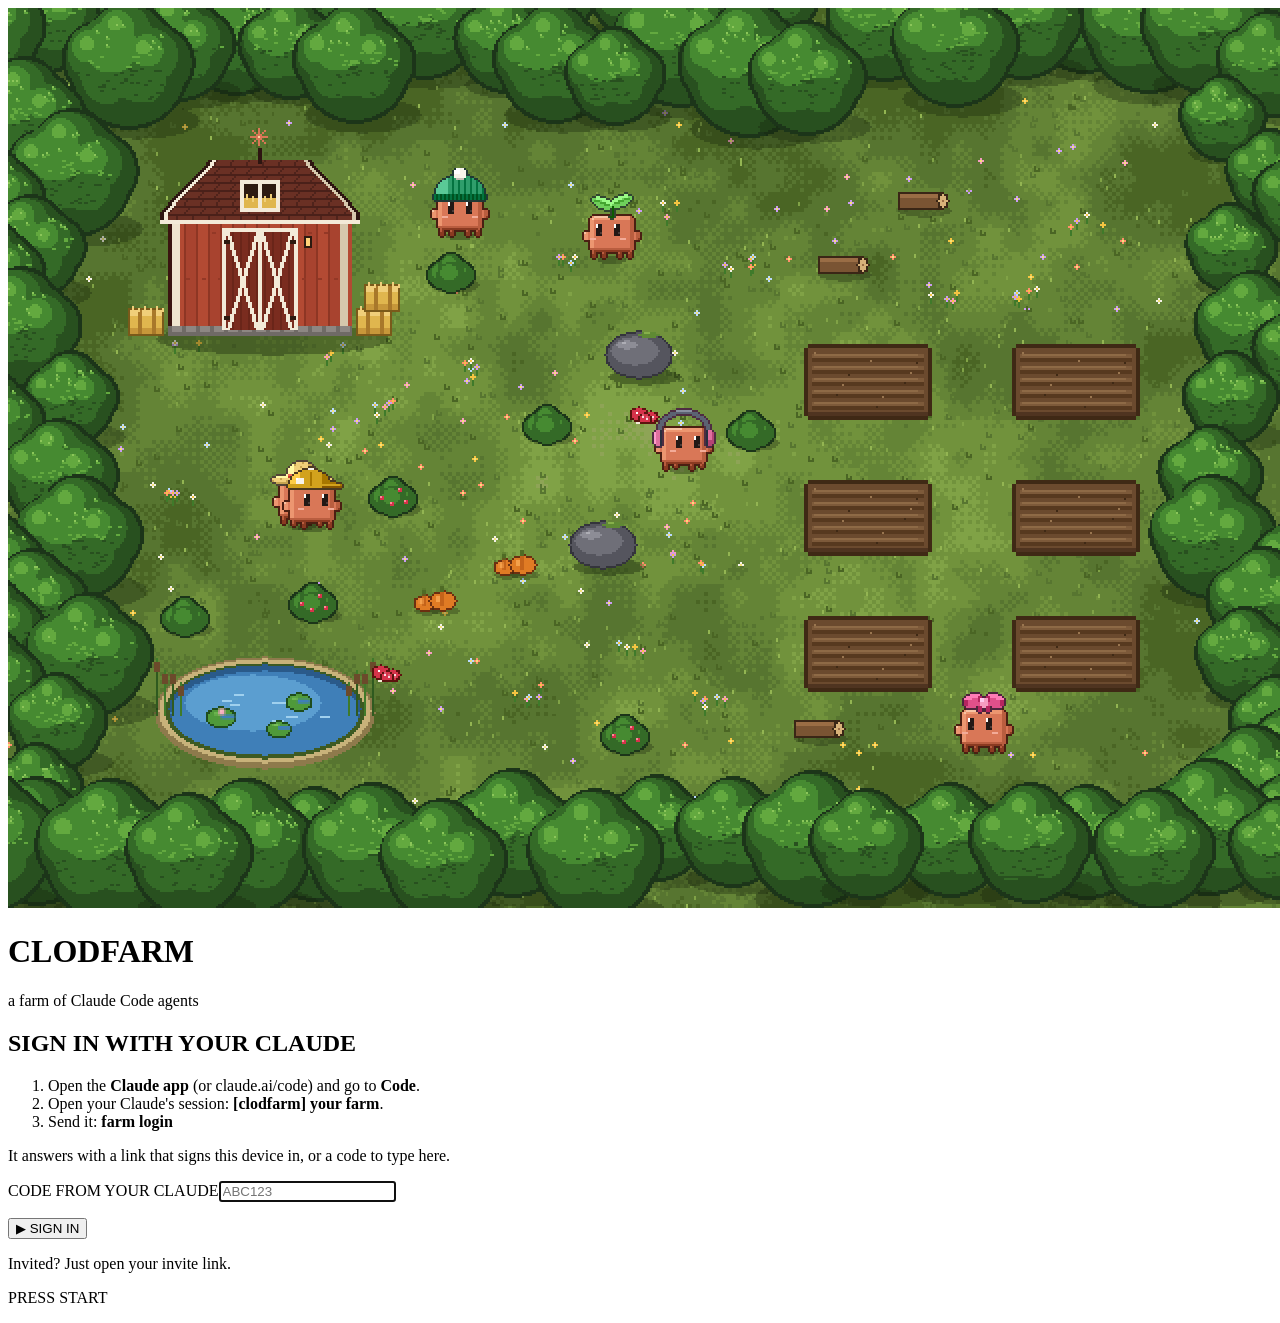
==== clodfarm/ui/index.html @ e7c08aae "Release 1.8.0: whiteboards, and a REFRESH button on every dashboard Whiteboards: every Claude has on" ====
<!doctype html>
<html lang="en">
<head>
<meta charset="utf-8">
<meta name="viewport" content="width=device-width, initial-scale=1, viewport-fit=cover">
<meta name="color-scheme" content="light">
<meta name="theme-color" content="#4f6b25">
<meta name="robots" content="noindex, nofollow">
<title>clodfarm</title>
<link rel="icon" href="favicon.svg" type="image/svg+xml">
<link rel="preload" href="fonts/PressStart2P.ttf" as="font" type="font/ttf" crossorigin>
<link rel="stylesheet" href="style.css">
<script src="app.js" defer></script>
</head>
<body>
<canvas id="world" aria-hidden="true"></canvas>
<div id="labels" aria-hidden="true"></div>

<!-- ============================== title screen ============================== -->
<main id="title" class="screen" hidden>
  <div class="title-card">
    <h1 class="logo"><span>CLOD</span><span>FARM</span></h1>
    <p class="tagline">a farm of Claude Code agents</p>
    <div class="panel login" id="title-forms"></div>
    <p class="hint blink">PRESS START</p>
  </div>
</main>

<!-- ================================ the farm ================================ -->
<div id="hud" hidden>
  <div class="hud-top" id="hud-top">
    <button type="button" class="tokens" id="tokens" aria-describedby="tokens-sign">
      <span class="tok-big"><span class="fire" aria-hidden="true">🔥</span> <b id="tok-total">0</b> TOKENS</span>
      <span class="tok-today" id="tok-today">today: 0</span>
      <span class="sign tok-sign" id="tokens-sign" role="tooltip"></span>
    </button>
    <button type="button" class="mine-block" id="mine-block" hidden></button>
    <button type="button" class="chip approve-chip" id="approve-chip" data-act="approvals" hidden></button>
    <div class="chips" id="chips" aria-live="polite"></div>
  </div>

  <div class="cam-tools" role="toolbar" aria-label="Account and camera">
    <button type="button" class="tool cam" data-act="menu" id="menu-tool" data-tip="Sign in and menu" data-key="M" aria-label="Sign in and menu (M)"><img alt="" data-icon="key"></button>
    <button type="button" class="tool cam" data-act="zoomin" data-tip="Zoom in" data-key="+" aria-label="Zoom in (+)"><img alt="" data-icon="plus"></button>
    <button type="button" class="tool cam" data-act="zoomout" data-tip="Zoom out" data-key="-" aria-label="Zoom out (-)"><img alt="" data-icon="minus"></button>
    <button type="button" class="tool cam" data-act="fit" id="fit-tool" data-tip="See the whole farm" data-key="0" aria-label="See the whole farm (0)"><img alt="" data-icon="fit"></button>
  </div>

  <!-- the dock: what you can do, labelled and grouped (your Claude / the farm / running it), then + NEW CLAUDE -->
  <nav class="dock" id="dock" aria-label="Farm actions">
    <button type="button" class="tool help-tool" data-act="help" id="help-tool" data-tip="What's what" data-desc="Every button and everything on the farm, explained" data-key="?" aria-label="Help: what's what on the farm (?)"><span class="q" aria-hidden="true">?</span><span class="lbl">HELP</span></button>
    <div class="dock-group" id="grp-mine" data-cap="YOUR CLAUDE">
      <button type="button" class="tool" data-act="talk" id="talk-tool" data-tip="Talk to your Claude" data-desc="Open it in the Claude app and give it work" data-key="T" aria-label="Talk to your Claude (T)" hidden><img alt="" data-icon="chat"><span class="lbl">TALK</span></button>
      <a class="tool" href="browser" id="browser-tool" data-tip="Your Claude's browser" data-desc="Watch and steer the web browser it uses" data-key="B" aria-label="Your Claude's browser (B)" hidden><img alt="" data-icon="globe"><span class="lbl" data-short="WEB">BROWSER</span></a>
    </div>
    <div class="dock-group" id="grp-farm" data-cap="THE FARM">
      <button type="button" class="tool" data-act="roster" id="roster-tool" data-tip="Every Claude" data-desc="Find any Claude: who's busy, resting, and their usage" data-key="R" aria-label="Every Claude (R)"><img alt="" data-icon="roster"><span class="lbl" data-short="ALL">EVERYONE</span></button>
      <a class="tool" href="tasks" id="tasks-tool" data-tip="Tasks and schedules" data-desc="Every sub-agent job, running or done, and what's scheduled" data-key="J" aria-label="Tasks and schedules (J)"><img alt="" data-icon="tasks"><span class="lbl">TASKS</span></a>
      <a class="tool" href="whiteboard" id="board-tool" data-tip="Whiteboards" data-desc="Draw and write with your Claude; everyone sees every board" data-key="W" aria-label="Whiteboards (W)"><img alt="" data-icon="board"><span class="lbl" data-short="DRAW">BOARD</span></a>
      <a class="tool" href="dashboards" id="dash-tool" data-tip="Dashboards and stats" data-desc="Charts your Claudes keep, and the farm's numbers" data-key="D" aria-label="Dashboards and stats (D)" hidden><img alt="" data-icon="chart"><span class="lbl">STATS</span></a>
    </div>
    <div class="dock-group" id="grp-run" data-cap="MANAGE">
      <button type="button" class="tool conn-tool" data-act="connectors" id="conn-tool" data-tip="Connectors" data-desc="Plug the farm into Slack, Stripe, Blender and Google Ads" data-key="S" aria-label="Connectors: Slack, Stripe, Blender and Google Ads (S)" aria-haspopup="menu" aria-expanded="false" aria-controls="dlg-conn-menu" hidden><img alt="" data-icon="plug"><span class="lbl" data-short="APPS">CONNECTORS</span><span class="conn-badge" id="conn-badge" aria-hidden="true" hidden></span></button>
      <button type="button" class="tool" data-act="manager" id="manager-tool" data-tip="Run the farm" data-desc="Planner, privacy, hatching, people, release" data-key="G" aria-label="Run the farm (G)" hidden><img alt="" data-icon="gear"><span class="lbl" data-short="ADMIN">MANAGE</span></button>
    </div>
    <button type="button" class="tool hatch-tool" data-act="hatch" id="hatch-tool" data-tip="Add a Claude or a bot" data-desc="Hatch a new Claude: pick its look, log it in" data-key="C" aria-label="Add a Claude or a bot (C)"><img alt="" data-icon="egg"><span class="lbl"><span class="plus">+ </span>NEW<span class="long"> CLAUDE</span></span><span class="call-arrow" aria-hidden="true"><b>START HERE</b><i></i></span></button>
  </nav>

  <div id="textbox" class="textbox" role="status" aria-live="polite">
    <p id="textbox-text"></p><span class="more" aria-hidden="true">▼</span>
  </div>
</div>

<!-- ================================= dialogs ================================= -->
<dialog id="dlg-summary" class="panel dlg" aria-labelledby="sum-name">
  <div class="sum-head">
    <canvas class="sum-sprite" id="sum-sprite" width="96" height="96" aria-hidden="true"></canvas>
    <div>
      <h2 id="sum-name">CLAUDE</h2>
      <p class="muted" id="sum-sub"></p>
      <div class="sum-top" id="sum-top"></div>
    </div>
  </div>
  <div id="sum-body"></div>
  <div class="dlg-actions save-bar" id="sum-actions"></div>
  <button class="x" type="button" data-close aria-label="Close">✕</button>
</dialog>

<dialog id="dlg-talk" class="panel dlg wide" aria-labelledby="talk-h">
  <p class="kicker" id="talk-kicker"></p>
  <h2 id="talk-h"></h2>
  <div id="talk-body" class="talk"></div>
  <div class="dlg-actions" id="talk-actions"></div>
  <button class="x" type="button" data-close aria-label="Close">✕</button>
</dialog>

<dialog id="dlg-hatch" class="panel dlg roomy" aria-labelledby="hatch-h">
  <h2 id="hatch-h">NEW CLAUDE</h2>
  <div id="hatch-body"></div>
  <button class="x" type="button" data-close aria-label="Close">✕</button>
</dialog>

<dialog id="dlg-claude" class="panel dlg" aria-labelledby="claude-h">
  <h2 id="claude-h">TALK TO YOUR CLAUDE</h2>
  <div id="claude-body"></div>
  <div class="dlg-actions" id="claude-actions"></div>
  <button class="x" type="button" data-close aria-label="Close" autofocus>✕</button>
</dialog>

<dialog id="dlg-slack" class="panel dlg" aria-labelledby="slack-h">
  <h2 id="slack-h">SLACK</h2>
  <div id="slack-body"></div>
  <button class="x" type="button" data-close aria-label="Close">✕</button>
</dialog>

<!-- CONNECTORS: a wooden menu over its dock button (a sheet on a phone), one row per service -->
<dialog id="dlg-conn-menu" class="conn-menu" aria-labelledby="connm-h">
  <h2 class="conn-cap" id="connm-h">CONNECTORS</h2>
  <div class="conn-list" id="connm-list" role="menu" aria-labelledby="connm-h"></div>
  <p class="conn-foot" id="connm-foot"></p>
</dialog>

<dialog id="dlg-connector" class="panel dlg" aria-labelledby="connector-h">
  <div class="conn-head">
    <span class="conn-logo big"><img alt="" id="connector-logo" src="stripe.svg"></span>
    <div><button type="button" class="kicker crumb" id="connector-back" aria-label="Back to all connectors">◀ CONNECTORS</button><h2 id="connector-h">STRIPE</h2></div>
  </div>
  <div id="connector-body"></div>
  <button class="x" type="button" data-close aria-label="Close">✕</button>
</dialog>

<dialog id="dlg-approvals" class="panel dlg sheet" aria-labelledby="appr-h">
  <h2 id="appr-h">TO APPROVE</h2>
  <p class="muted small" id="appr-sub"></p>
  <div id="appr-body"></div>
  <button class="x" type="button" data-close aria-label="Close">✕</button>
</dialog>

<dialog id="dlg-roster" class="panel dlg wide sheet" aria-labelledby="roster-h">
  <h2 id="roster-h">EVERY CLAUDE</h2>
  <div class="roster-bar">
    <input id="roster-q" type="search" placeholder="search names, tasks…" autocomplete="off" aria-label="Search Claudes">
    <select id="roster-sort" aria-label="Sort by">
      <option value="status">BUSY FIRST</option><option value="name">NAME</option><option value="tokens">TOKENS</option>
      <option value="h5">5H USED</option><option value="d7">7D USED</option>
    </select>
  </div>
  <p class="muted small" id="roster-count"></p>
  <ul class="roster" id="roster-list"></ul>
  <button class="x" type="button" data-close aria-label="Close">✕</button>
</dialog>

<dialog id="dlg-manager" class="panel dlg wide" aria-labelledby="mgr-h">
  <h2 id="mgr-h">RUN THE FARM</h2>
  <div id="mgr-body"></div>
  <button class="x" type="button" data-close aria-label="Close">✕</button>
</dialog>

<dialog id="dlg-planner" class="panel dlg" aria-labelledby="plan-h">
  <div class="sum-head">
    <canvas class="sum-sprite" id="plan-sprite" width="96" height="96" aria-hidden="true"></canvas>
    <div><h2 id="plan-h">THE PLANNER</h2><p class="muted" id="plan-sub"></p></div>
  </div>
  <div id="plan-body"></div>
  <div class="dlg-actions" id="plan-actions"></div>
  <button class="x" type="button" data-close aria-label="Close">✕</button>
</dialog>

<dialog id="dlg-settings" class="panel dlg roomy" aria-labelledby="set-h">
  <h2 id="set-h">SETTINGS</h2>
  <div id="set-body"></div>
  <button class="x" type="button" data-close aria-label="Close">✕</button>
</dialog>

<dialog id="dlg-help" class="panel dlg wide sheet" aria-labelledby="help-h">
  <h2 id="help-h">WHAT'S WHAT</h2>
  <div id="help-body"></div>
  <button class="x" type="button" data-close aria-label="Close">✕</button>
</dialog>

<dialog id="dlg-menu" class="panel dlg" aria-labelledby="menu-h">
  <h2 id="menu-h">MENU</h2>
  <div id="menu-body"></div>
  <button class="x" type="button" data-close aria-label="Close">✕</button>
</dialog>

</body>
</html>
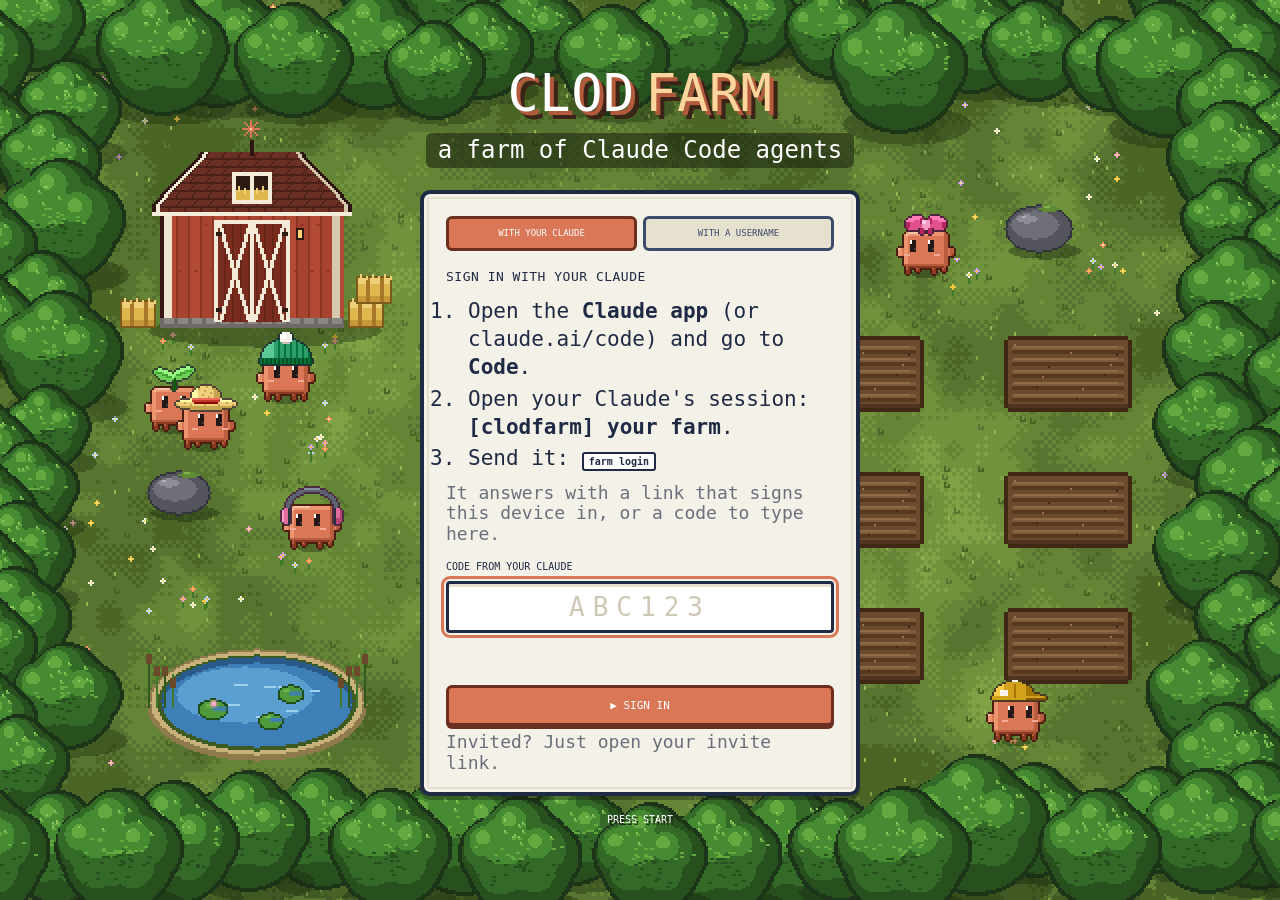
==== commit 60434827: "+ ADD AGENT: a Claude subscription or an agent on an API key, generic invites, and usernames The doc" ====
--- a/clodfarm/ui/index.html
+++ b/clodfarm/ui/index.html
@@ -46,7 +46,7 @@
     <button type="button" class="tool cam" data-act="fit" id="fit-tool" data-tip="See the whole farm" data-key="0" aria-label="See the whole farm (0)"><img alt="" data-icon="fit"></button>
   </div>
 
-  <!-- the dock: what you can do, labelled and grouped (your Claude / the farm / running it), then + NEW CLAUDE -->
+  <!-- the dock: what you can do, labelled and grouped (your Claude / the farm / running it), then + ADD AGENT -->
   <nav class="dock" id="dock" aria-label="Farm actions">
     <button type="button" class="tool help-tool" data-act="help" id="help-tool" data-tip="What's what" data-desc="Every button and everything on the farm, explained" data-key="?" aria-label="Help: what's what on the farm (?)"><span class="q" aria-hidden="true">?</span><span class="lbl">HELP</span></button>
     <div class="dock-group" id="grp-mine" data-cap="YOUR CLAUDE">
@@ -63,7 +63,7 @@
       <button type="button" class="tool conn-tool" data-act="connectors" id="conn-tool" data-tip="Connectors" data-desc="Plug the farm into Slack, Stripe, Blender and Google Ads" data-key="S" aria-label="Connectors: Slack, Stripe, Blender and Google Ads (S)" aria-haspopup="menu" aria-expanded="false" aria-controls="dlg-conn-menu" hidden><img alt="" data-icon="plug"><span class="lbl" data-short="APPS">CONNECTORS</span><span class="conn-badge" id="conn-badge" aria-hidden="true" hidden></span></button>
       <button type="button" class="tool" data-act="manager" id="manager-tool" data-tip="Run the farm" data-desc="Planner, privacy, hatching, people, release" data-key="G" aria-label="Run the farm (G)" hidden><img alt="" data-icon="gear"><span class="lbl" data-short="ADMIN">MANAGE</span></button>
     </div>
-    <button type="button" class="tool hatch-tool" data-act="hatch" id="hatch-tool" data-tip="Add a Claude or a bot" data-desc="Hatch a new Claude: pick its look, log it in" data-key="C" aria-label="Add a Claude or a bot (C)"><img alt="" data-icon="egg"><span class="lbl"><span class="plus">+ </span>NEW<span class="long"> CLAUDE</span></span><span class="call-arrow" aria-hidden="true"><b>START HERE</b><i></i></span></button>
+    <button type="button" class="tool hatch-tool" data-act="hatch" id="hatch-tool" data-tip="Add an agent" data-desc="A Claude subscription, or an agent on an API key (GPT, Grok, Gemini...)" data-key="C" aria-label="Add an agent (C)"><img alt="" data-icon="egg" class="egg-ic" hidden><span class="prov-ic" aria-hidden="true"><img src="claude.svg" alt=""><img src="openai.svg" alt=""><img src="grok.svg" alt=""></span><span class="lbl"><span class="plus">+ </span>ADD<span class="long"> AGENT</span></span><span class="call-arrow" aria-hidden="true"><b>START HERE</b><i></i></span></button>
   </nav>
 
   <div id="textbox" class="textbox" role="status" aria-live="polite">
@@ -95,7 +95,7 @@
 </dialog>
 
 <dialog id="dlg-hatch" class="panel dlg roomy" aria-labelledby="hatch-h">
-  <h2 id="hatch-h">NEW CLAUDE</h2>
+  <h2 id="hatch-h">ADD AN AGENT</h2>
   <div id="hatch-body"></div>
   <button class="x" type="button" data-close aria-label="Close">✕</button>
 </dialog>
--- a/clodfarm/ui/style.css
+++ b/clodfarm/ui/style.css
@@ -0,0 +1,868 @@
+/* clodfarm UI: a pixel farm with handheld-RPG menus. Two vendored OFL fonts, no framework. */
+@font-face { font-family: "PressStart"; src: url("fonts/PressStart2P.ttf") format("truetype"); font-display: swap; }
+@font-face { font-family: "VT323"; src: url("fonts/VT323.ttf") format("truetype"); font-display: swap; }
+
+:root {
+  --ink: #1f2a44;          /* dialog borders and text */
+  --ink-2: #3c4a6b;
+  --paper: #f4f1e8;        /* dialog fill */
+  --paper-2: #e6e0cf;
+  --sky: #1c9fd6;          /* GOAL label */
+  --sky-2: #d8eef8;
+  --tan: #d9c4a1;          /* toolbar */
+  --tan-2: #ecdcbf;
+  --tan-3: #9c7f5c;
+  --tan-4: #6e563c;
+  --clay: #d97757;         /* Claude orange */
+  --clay-2: #b45a3c;
+  --grass: #4f6b25;
+  --hp-good: #3cc36b;
+  --hp-mid: #f2c14e;
+  --hp-low: #e0513c;
+  --shadow: rgba(18, 22, 12, .35);
+  --px: 4px;               /* one "pixel" of UI chrome */
+  --font-px: "PressStart", ui-monospace, monospace;
+  --font-body: "VT323", ui-monospace, monospace;
+}
+
+* { box-sizing: border-box; }
+html, body { margin: 0; height: 100%; overflow: hidden; }
+body {
+  background: var(--grass);
+  color: var(--ink);
+  font-family: var(--font-body);
+  font-size: 22px;
+  line-height: 1.15;
+  -webkit-font-smoothing: none;
+  touch-action: manipulation;
+}
+[hidden] { display: none !important; }
+button, input, textarea { font: inherit; color: inherit; }
+button { cursor: pointer; }
+:focus-visible { outline: 3px solid var(--clay); outline-offset: 2px; }
+img[data-icon], .sum-sprite, canvas { image-rendering: pixelated; image-rendering: crisp-edges; }
+
+#world { position: fixed; inset: 0; width: 100vw; height: 100vh; display: block; touch-action: none; cursor: grab; }
+#world.pointing { cursor: pointer; }
+#world.grabbing { cursor: grabbing; }
+#labels { position: fixed; inset: 0; pointer-events: none; overflow: hidden; }
+
+/* ---------------------------------------------------------------- pixel panels */
+.panel {
+  background: var(--paper);
+  border: var(--px) solid var(--ink);
+  border-radius: 10px;
+  box-shadow: inset 0 0 0 3px var(--paper), inset 0 0 0 5px var(--paper-2), 0 var(--px) 0 var(--shadow);
+}
+.muted { color: #6b6f7c; }
+.kicker { font: 10px/1.6 var(--font-px); color: var(--clay-2); margin: 0 0 6px; letter-spacing: .5px; }
+h1, h2, h3 { font-family: var(--font-px); font-weight: 400; margin: 0 0 12px; letter-spacing: .5px; }
+h2 { font-size: 14px; line-height: 1.6; }
+h3 { font-size: 11px; line-height: 1.6; margin-top: 14px; }
+
+.btn {
+  font: 11px/1 var(--font-px);
+  padding: 12px 16px;
+  background: var(--paper);
+  border: 3px solid var(--ink);
+  border-radius: 6px;
+  box-shadow: 0 3px 0 var(--ink);
+  transition: transform .06s;
+}
+.btn:hover { background: #fff; }
+.btn:active { transform: translateY(2px); box-shadow: 0 1px 0 var(--ink); }
+.btn.primary { background: var(--clay); color: #fff; border-color: #6b2f1f; box-shadow: 0 3px 0 #6b2f1f; }
+.btn.primary:hover { background: #e4865f; }
+.btn.danger { background: #f6d8d1; border-color: #7a2a1d; box-shadow: 0 3px 0 #7a2a1d; color: #7a2a1d; }
+.btn:disabled { opacity: .5; cursor: default; }
+
+label { display: block; font: 10px/1.6 var(--font-px); margin: 0 0 14px; }
+label .muted { font-family: var(--font-body); font-size: 18px; }
+input:not([type=range]):not([type=checkbox]), textarea, select {
+  display: block; width: 100%; margin-top: 6px;
+  font: 22px/1.1 var(--font-body);
+  padding: 8px 10px;
+  background: #fff;
+  border: 3px solid var(--ink);
+  border-radius: 4px;
+  box-shadow: inset 0 3px 0 var(--paper-2);
+}
+textarea { resize: vertical; min-height: 90px; }
+label.check { display: flex; align-items: center; gap: 8px; flex-wrap: wrap; }
+label.check input { width: 20px; height: 20px; margin: 0; accent-color: var(--clay); }
+.hatch-kind { display: flex; gap: 8px; flex-wrap: wrap; margin: 0 0 14px; }
+/* ADD AN AGENT: two big choices */
+.add-choices { display: grid; grid-template-columns: 1fr 1fr; gap: 12px; margin: 4px 0 14px; }
+.add-choice {
+  display: flex; flex-direction: column; align-items: center; gap: 10px; text-align: center; padding: 18px 12px 16px;
+  font: 11px/1.5 var(--font-px); color: var(--ink); background: var(--paper); border: 3px solid var(--ink); border-radius: 10px;
+  box-shadow: 0 4px 0 var(--ink); cursor: pointer; transition: transform .06s;
+}
+.add-choice:hover { background: #fff; }
+.add-choice:active { transform: translateY(2px); box-shadow: 0 2px 0 var(--ink); }
+.add-choice:focus-visible { outline: 3px solid var(--clay); outline-offset: 2px; }
+.add-choice b { font-size: 12px; }
+.add-choice .muted { font: 15px/1.2 var(--font-body); }
+.add-icons { display: flex; justify-content: center; min-height: 44px; }
+.add-icons img { width: 44px; height: 44px; padding: 6px; background: #fff; border: 3px solid var(--ink); border-radius: 50%; box-sizing: border-box; }
+.add-icons img + img { margin-left: -12px; }
+@media (max-width: 560px) { .add-choices { grid-template-columns: 1fr; } }
+.invite-box { border-top: 3px dashed var(--paper-2); padding-top: 12px; }
+/* a provider's endpoint, shown until EDIT ENDPOINT */
+code.endpoint { display: block; font: 15px/1.3 var(--font-body); padding: 8px 10px; background: var(--paper-2); border-radius: 6px; word-break: break-all; }
+code.endpoint[hidden] { display: none; }
+.prov-pick { display: flex; align-items: center; gap: 8px; }
+.prov-pick select { flex: 1; }
+.prov-logo { width: 28px; height: 28px; flex: none; }
+.prov-logo[hidden] { display: none; }
+fieldset.acct-fields { border: 3px solid var(--paper-2); border-radius: 8px; padding: 8px 12px 4px; margin: 12px 0; }
+fieldset.acct-fields legend { font: 10px/1 var(--font-px); padding: 0 6px; }
+.hatch-kind .btn { flex: 1 1 140px; }
+input[type=range] { width: 100%; accent-color: var(--clay); margin-top: 8px; }
+output { color: var(--clay-2); }
+.form-error { color: #b3261e; min-height: 1.2em; margin: 0 0 8px; }
+
+/* ---------------------------------------------------------------- title screen */
+.screen { position: fixed; inset: 0; display: grid; place-items: center; padding: 16px; }
+.title-card { width: min(440px, 100%); text-align: center; }
+.logo {
+  font-size: clamp(30px, 9vw, 52px); line-height: 1.1; margin: 0 0 10px; color: #fff;
+  text-shadow: 4px 4px 0 var(--clay-2), 8px 8px 0 #3b2317;
+  display: flex; justify-content: center; gap: .2em; flex-wrap: wrap;
+}
+.logo span:last-child { color: #ffd59e; }
+.tagline {
+  display: inline-block; margin: 0 0 22px; padding: 4px 12px; color: #fff; font-size: 24px;
+  background: rgba(25, 32, 14, .55); border-radius: 6px;
+}
+.login { padding: 22px 22px 18px; text-align: left; }
+.login .btn { width: 100%; margin-top: 4px; }
+.hint { font: 10px var(--font-px); color: #fff; text-shadow: 2px 2px 0 #1b2410; margin-top: 18px; }
+.blink { animation: blink 1.1s steps(2, start) infinite; }
+@keyframes blink { to { visibility: hidden; } }
+
+/* ------------------------------------------------------------------------- HUD */
+.hud-top { position: fixed; top: max(12px, env(safe-area-inset-top)); left: 12px; display: flex; flex-direction: column; align-items: flex-start; gap: 6px;
+  max-width: calc(100vw - 80px); pointer-events: none; }
+.hud-top > * { pointer-events: auto; }
+.chips { display: flex; flex-direction: column; gap: 5px; }
+.chip {
+  display: inline-flex; align-items: center; gap: 8px; width: max-content;
+  font: 9px/1 var(--font-px); color: #fff; padding: 7px 9px;
+  background: rgba(22, 30, 12, .62); border-radius: 4px; border: 2px solid rgba(0, 0, 0, .25);
+}
+.chip b { color: #ffd59e; font-weight: 400; }
+.chip.warn { background: rgba(122, 42, 29, .85); }
+.chip .dot { width: 8px; height: 8px; background: var(--hp-good); box-shadow: 0 0 6px var(--hp-good); }
+.chip .dot.off { background: #999; box-shadow: none; }
+
+/* a public farm's visitor: the tokens burning and the Claudes at work, nothing to press but the key (sign in) */
+#hud.spectator .dock, #hud.spectator .chips, #hud.spectator #mine-block, #hud.spectator #approve-chip,
+#hud.spectator #textbox { display: none !important; }
+/* signing in: where your Claude is in the Claude app, step by step */
+.signin-steps { margin: 0 0 10px; padding-left: 22px; font-size: 21px; line-height: 1.35; }
+.signin-steps li { margin: 3px 0; }
+.signin-steps + .hint-line { margin: 0 0 14px; }
+.signin-steps .say { font-family: var(--font-px); font-size: 10px; background: #fff; border: 2px solid var(--ink); border-radius: 3px; padding: 2px 5px; }
+/* an invite: one button */
+.invite-h { font: 13px/1.5 var(--font-px); margin: 0 0 10px; }
+.acct-form.invite p { margin: 0 0 12px; }
+.invite-go { width: 100%; justify-content: center; padding: 16px 12px; font-size: 12px; animation: call-pulse 1.2s ease-in-out infinite; }
+.invite-row { flex-wrap: nowrap; }
+.invite-link { flex: 1; min-width: 0; font: 19px var(--font-body); padding: 8px 10px; border: 3px solid var(--ink); border-radius: 4px; background: #fff; }
+@media (prefers-reduced-motion: reduce) { .invite-go { animation: none; } }
+
+/* ------------------------------------------------------------------- the dock
+ * What you can do, bottom right: wooden trays of labelled buttons, grouped (your Claude / the farm / running it), then
+ * + NEW CLAUDE as the one clay-coloured sign. Hover or focus shows a sign with the shortcut and one line on what it does. */
+.dock {
+  position: fixed; right: 14px; bottom: max(14px, env(safe-area-inset-bottom));
+  display: flex; align-items: flex-end; gap: 10px;
+}
+.dock-group {
+  position: relative; display: flex; gap: 6px; padding: 7px;
+  background: #7a5a3c repeating-linear-gradient(180deg, transparent 0 9px, rgba(0, 0, 0, .12) 9px 10px, rgba(255, 255, 255, .06) 10px 11px);
+  border: 3px solid #3b2b1d; border-radius: 10px; box-shadow: 0 5px 0 var(--shadow), inset 0 2px 0 rgba(255, 255, 255, .18);
+}
+.dock-group::before { /* the tray's name, on a little tab */
+  content: attr(data-cap); position: absolute; left: 10px; bottom: calc(100% + 1px);
+  font: 8px/1 var(--font-px); letter-spacing: .4px; color: #fff4d6; padding: 5px 7px 4px; white-space: nowrap;
+  background: #3b2b1d; border-radius: 5px 5px 0 0;
+}
+.tool { display: grid; place-items: center; padding: 0; text-decoration: none; color: var(--ink); cursor: pointer; }
+.dock .tool {
+  position: relative; min-width: 68px; height: 68px; padding: 7px 7px 6px;
+  grid-template-rows: 1fr auto; gap: 4px;
+  background: var(--tan-2); border: 3px solid #2f251b; border-radius: 7px;
+  box-shadow: inset 0 -4px 0 rgba(110, 86, 60, .28), inset 0 2px 0 #fff8ea, 0 2px 0 #2f251b;
+  transition: transform .06s;
+}
+.dock .tool:hover { background: #fff6e2; transform: translateY(-2px); }
+.dock .tool:active { transform: translateY(1px); box-shadow: inset 0 -2px 0 rgba(110, 86, 60, .28); }
+.dock .tool img { width: 30px; height: 30px; display: block; }
+.dock .tool img[src$=".svg"] { image-rendering: auto; width: 26px; height: 26px; }
+.lbl { font: 8px/1 var(--font-px); letter-spacing: .2px; white-space: nowrap; }
+.help-tool { min-width: 56px !important; }
+.help-tool .q {
+  width: 30px; height: 30px; display: grid; place-items: center; font: 14px/1 var(--font-px); color: #fff; padding-left: 2px;
+  background: var(--ink-2); border: 3px solid var(--ink); border-radius: 50%;
+}
+.dock .hatch-tool {
+  grid-template-rows: none; grid-auto-flow: column; gap: 10px; padding: 8px 16px; height: 74px;
+  background: var(--clay); color: #fff; border: 4px solid #6b2f1f; border-radius: 10px;
+  box-shadow: 0 0 0 4px var(--tan), 0 0 0 7px #3b2b1d, 0 8px 0 5px var(--shadow), inset 0 -5px 0 rgba(0, 0, 0, .16), inset 0 3px 0 #f2a07a;
+}
+.dock .hatch-tool:hover { background: #e4865f; }
+.dock .hatch-tool img { width: 40px; height: 40px; }
+.dock .hatch-tool .lbl { font-size: 11px; text-shadow: 2px 2px 0 #6b2f1f; }
+/* + ADD AGENT: the providers an agent can run on, as three overlapping marks */
+.prov-ic { display: flex; align-items: center; }
+.prov-ic[hidden] { display: none; }
+.prov-ic img, .dock .hatch-tool .prov-ic img { width: 26px; height: 26px; padding: 3px; background: #fff8e8; border: 2px solid #6b2f1f;
+  border-radius: 50%; box-sizing: border-box; image-rendering: auto; }
+.prov-ic img + img { margin-left: -8px; }
+@media (max-width: 760px) { .prov-ic img, .dock .hatch-tool .prov-ic img { width: 22px; height: 22px; } }
+.dock .hatch-tool.off { opacity: .6; filter: grayscale(.6); }
+/* a new farm: the one thing to do, like a game's PRESS START (a bouncing arrow, a pulse, a shine across) */
+.dock .hatch-tool.call { animation: call-pulse 1.2s ease-in-out infinite; overflow: visible; }
+.dock:has(.hatch-tool.call) { z-index: 6; } /* its arrow over the textbox and the farm */
+.dock .hatch-tool.call::after {
+  content: ""; position: absolute; inset: 0; border-radius: 6px; pointer-events: none;
+  background: linear-gradient(105deg, transparent 35%, rgba(255, 255, 255, .55) 50%, transparent 65%) no-repeat;
+  background-size: 250% 100%; animation: call-shine 2.4s ease-in-out infinite;
+}
+.call-arrow { display: none; position: absolute; left: 50%; bottom: calc(100% + 20px); z-index: 31; pointer-events: none;
+  flex-direction: column; align-items: center; transform: translateX(-50%); animation: call-bob .5s ease-in-out infinite alternate; }
+.hatch-tool.call .call-arrow { display: flex; }
+.call-arrow b { font: 10px/1 var(--font-px); color: #fff; white-space: nowrap; padding: 7px 9px 6px;
+  background: var(--ink); border: 3px solid #fff8ea; border-radius: 5px; box-shadow: 0 3px 0 rgba(0, 0, 0, .35); }
+.call-arrow i { width: 0; height: 0; margin-top: 5px; border-left: 15px solid transparent; border-right: 15px solid transparent;
+  border-top: 18px solid #ffd23f; filter: drop-shadow(0 3px 0 #3b2b1d) drop-shadow(0 -2px 0 #3b2b1d); }
+.hatch-tool.call[data-tip]::before { display: none; } /* the arrow says it */
+.dock .hatch-tool.call img { animation: egg-wobble 1.2s ease-in-out infinite; transform-origin: 50% 85%; } /* about to hatch */
+@keyframes egg-wobble { 0%, 40%, 100% { transform: rotate(0); } 50% { transform: rotate(-12deg); } 60% { transform: rotate(10deg); } 70% { transform: rotate(-6deg); } 80% { transform: rotate(3deg); } }
+@keyframes call-pulse { 0%, 100% { transform: translateY(0) scale(1); filter: brightness(1); } 50% { transform: translateY(-4px) scale(1.05); filter: brightness(1.14); } }
+@keyframes call-shine { 0%, 55% { background-position: 150% 0; } 100% { background-position: -60% 0; } }
+@keyframes call-bob { from { transform: translate(-50%, 0); } to { transform: translate(-50%, -9px); } }
+@keyframes call-bob-phone { from { transform: translate(0, 50%); } to { transform: translate(-8px, 50%); } }
+@media (prefers-reduced-motion: reduce) { .dock .hatch-tool.call, .dock .hatch-tool.call::after, .dock .hatch-tool.call img, .call-arrow { animation: none; } }
+/* the sign: what it is and its key, then one line on what it does */
+.tool[data-tip]::before {
+  content: attr(data-tip) "  [" attr(data-key) "]\A" attr(data-desc); position: absolute; bottom: calc(100% + 16px); left: 50%; z-index: 30;
+  transform: translate(-50%, 4px); opacity: 0; pointer-events: none; white-space: pre; text-align: left;
+  font: 19px/1.05 var(--font-body); color: #fff; padding: 8px 11px 9px;
+  background: #4a3b2c; border: 3px solid #2f251b; border-radius: 5px; box-shadow: 0 3px 0 rgba(0, 0, 0, .35);
+  transition: opacity .12s, transform .12s;
+}
+.tool[data-tip]:hover::before, .tool[data-tip]:focus-visible::before { opacity: 1; transform: translate(-50%, 0); }
+.help-tool[data-tip]::before, #grp-mine .tool[data-tip]::before { left: 0; transform: translate(0, 4px); }
+.help-tool[data-tip]:hover::before, .help-tool[data-tip]:focus-visible::before,
+#grp-mine .tool[data-tip]:hover::before, #grp-mine .tool[data-tip]:focus-visible::before { transform: none; }
+#grp-run .tool[data-tip]::before, .hatch-tool[data-tip]::before { left: auto; right: 0; transform: translate(0, 4px); }
+#grp-run .tool[data-tip]:hover::before, #grp-run .tool[data-tip]:focus-visible::before,
+.hatch-tool[data-tip]:hover::before, .hatch-tool[data-tip]:focus-visible::before { transform: none; }
+@media (hover: none) { .tool[data-tip]::before { display: none; } }
+.job-text { display: block; font: 22px/1.2 var(--font-body); color: var(--ink); white-space: pre-wrap; word-break: break-word; }
+.job-text.big { font-size: 24px; background: #fff; border: 3px solid var(--paper-2); border-radius: 4px; padding: 12px; max-height: 320px; overflow: auto; }
+.subs { list-style: none; padding: 0; margin: 0; }
+.subs li { display: flex; gap: 10px; align-items: center; padding: 6px 0; border-bottom: 2px dashed var(--paper-2); }
+.subs a, dd a { color: var(--ink); }
+.small { font-size: 18px; margin: 6px 0 0; }
+
+.textbox {
+  position: fixed; left: 14px; bottom: max(14px, env(safe-area-inset-bottom));
+  width: min(520px, 40vw); min-height: 64px; padding: 14px 40px 14px 18px;
+  background: var(--paper); border: var(--px) solid var(--ink); border-radius: 10px;
+  box-shadow: inset 0 0 0 3px var(--paper), inset 0 0 0 5px #9fb3c8, 0 var(--px) 0 var(--shadow);
+  font-size: 24px; cursor: pointer; transition: opacity .3s;
+}
+.textbox p { margin: 0; }
+.textbox .more { position: absolute; right: 16px; bottom: 10px; font-size: 14px; color: var(--clay); animation: bob .8s steps(2) infinite; }
+.textbox.idle { opacity: .0; pointer-events: none; }
+.textbox.above { width: min(560px, calc(100vw - 28px)); }
+@keyframes bob { 50% { transform: translateY(3px); } }
+
+.examples { margin: 0 0 10px; padding-left: 22px; }
+.banner-note { background: #fde6df; border: 3px solid #f2b8a6; border-radius: 6px; padding: 8px 10px; }
+.banner-note strong { font: 9px/1.6 var(--font-px); font-weight: 400; color: var(--clay-2); }
+.examples li { margin: 0 0 4px; }
+.session-name { font-weight: 400; color: var(--clay-2); overflow-wrap: anywhere; }
+.copy-row { display: flex; gap: 8px; align-items: stretch; }
+.copy-row .pre { flex: 1; min-width: 0; margin: 0; font-size: 17px; display: block; }
+h3.kicker { margin-top: 16px; }
+
+.talk { display: flex; flex-direction: column; gap: 10px; }
+.turn { max-width: 88%; align-self: flex-start; padding: 8px 12px 10px; border: 3px solid var(--ink); border-radius: 8px; background: #fff; white-space: pre-wrap; overflow-wrap: anywhere; }
+.turn b { display: block; font: 8px/1.6 var(--font-px); font-weight: 400; color: var(--clay-2); margin-bottom: 2px; }
+.turn.user { align-self: flex-end; background: #fde6df; }
+.turn.k-tool, .turn.k-tool_result { font-size: 18px; color: var(--ink-2); background: var(--paper-2); border-style: dashed; }
+.turn.k-tool_result { align-self: flex-end; }
+.sessions .subs li a { color: var(--ink); }
+
+/* ------------------------------------------------------------ world overlays */
+.bubble {
+  position: absolute; left: 0; top: 0; transform-origin: 50% 100%;
+  display: flex; align-items: center; gap: 6px; padding: 4px 6px;
+  background: #e9eff3; border: 3px solid var(--ink); border-radius: 6px;
+  box-shadow: 0 3px 0 rgba(0, 0, 0, .18); white-space: nowrap;
+  font: 9px/1.2 var(--font-px); color: var(--ink);
+}
+.bubble::after {
+  content: ""; position: absolute; bottom: -9px; left: calc(50% - 5px); width: 8px; height: 8px;
+  background: #e9eff3; border-right: 3px solid var(--ink); border-bottom: 3px solid var(--ink); transform: skewY(40deg) rotate(0);
+}
+.bubble img { width: 24px; height: 24px; display: block; }
+.bubble.alert { background: #fde6df; }
+.bubble.alert::after { background: #fde6df; }
+.tag {
+  position: absolute; left: 0; top: 0; font: 8px/1 var(--font-px); color: #fff; white-space: nowrap;
+  text-shadow: 1px 1px 0 #1b2410, -1px 1px 0 #1b2410, 1px -1px 0 #1b2410, -1px -1px 0 #1b2410;
+  opacity: .92;
+}
+.tag.sel { color: #ffd59e; }
+
+/* ------------------------------------------------------------------- dialogs */
+dialog.dlg {
+  width: min(520px, calc(100vw - 24px)); max-height: min(86vh, 760px); overflow: auto;
+  padding: 24px 22px 20px; color: var(--ink);
+}
+dialog.dlg.wide { width: min(760px, calc(100vw - 24px)); }
+dialog::backdrop { background: rgba(14, 20, 8, .45); }
+dialog[open] { animation: pop .14s steps(3); }
+@keyframes pop { from { transform: scale(.94); opacity: 0; } }
+.x { position: absolute; top: 12px; right: 12px; width: 36px; height: 36px; border: 3px solid var(--ink); border-radius: 6px; background: var(--paper-2); font: 12px var(--font-px); }
+.dlg-actions { display: flex; flex-wrap: wrap; gap: 10px; justify-content: flex-end; margin-top: 16px; }
+.row2 { display: grid; grid-template-columns: 1fr 1fr; gap: 10px; }
+.row2[hidden] { display: none; }
+pre, .pre {
+  white-space: pre-wrap; word-break: break-word; font: 19px/1.15 var(--font-body);
+  background: #fff; border: 3px solid var(--paper-2); border-radius: 4px; padding: 10px; margin: 6px 0 0;
+  max-height: 260px; overflow: auto;
+}
+
+.sum-head { display: flex; gap: 16px; align-items: center; margin-bottom: 14px; padding-right: 40px; }
+.sum-sprite { box-sizing: content-box; width: 96px; height: 96px; background: #71923c; border: 3px solid var(--ink); border-radius: 8px; box-shadow: 0 3px 0 var(--shadow); }
+.sum-head h2 { margin-bottom: 6px; }
+.stat-row { display: grid; grid-template-columns: 110px 1fr; gap: 6px 12px; align-items: center; margin: 4px 0; }
+.stat-row dt { font: 9px/1.4 var(--font-px); color: var(--clay-2); }
+.stat-row dd { margin: 0; }
+
+.hp { display: grid; grid-template-columns: 28px 1fr auto; gap: 8px; align-items: center; font: 9px var(--font-px); }
+.hp .bar { height: 12px; background: #3b3f4a; border: 3px solid var(--ink); border-radius: 8px; overflow: hidden; }
+.hp .bar i { display: block; height: 100%; background: var(--hp-good); box-shadow: inset 0 -3px 0 rgba(0, 0, 0, .18); transition: width .6s; }
+.hp .bar i.mid { background: var(--hp-mid); }
+.hp .bar i.low { background: var(--hp-low); }
+.hp .lbl { color: var(--ink-2); font-size: 8px; min-width: 90px; text-align: right; }
+
+.badge { display: inline-block; font: 8px/1 var(--font-px); padding: 4px 6px; border: 2px solid currentColor; border-radius: 3px; vertical-align: middle; }
+.badge.running { color: #1f7a45; } .badge.queued { color: #3c4a6b; } .badge.waiting { color: #8a5a00; }
+.badge.done { color: #1c6f9f; } .badge.failed { color: #b3261e; } .badge.cancelled { color: #777; }
+
+.hatch-steps { list-style: none; padding: 0; margin: 0; counter-reset: s; }
+.hatch-steps li { counter-increment: s; margin: 0 0 16px; padding-left: 40px; position: relative; }
+.hatch-steps li::before {
+  content: counter(s); position: absolute; left: 0; top: 0; width: 28px; height: 28px; display: grid; place-items: center;
+  font: 11px var(--font-px); background: var(--clay); color: #fff; border: 3px solid #6b2f1f; border-radius: 50%;
+}
+.hatch-steps li.done::before { content: "✓"; background: var(--hp-good); border-color: #1f7a45; }
+.slack-status { font: 10px/1.5 var(--font-px); margin: 0 0 10px; }
+.slack-status.live { color: #1f7a45; } .slack-status.error { color: #b3261e; } .slack-status.wait { color: #8a5a00; }
+.slack-form .row { display: flex; gap: 8px; align-items: flex-end; } .slack-form .row label { flex: 1; }
+.hatch-steps kbd { font: 16px var(--font-body); background: var(--paper-2); padding: 0 4px; border-radius: 3px; }
+.login-link { display: block; text-align: center; text-decoration: none; margin-top: 8px; }
+.egg-anim { display: block; box-sizing: content-box; margin: 8px auto 16px; width: 96px; height: 96px; border: 3px solid var(--ink); border-radius: 12px; box-shadow: 0 3px 0 var(--shadow); }
+.center { text-align: center; }
+.tool-meta { margin: 0 0 8px; color: var(--ink-2); }
+.mcp-list { list-style: none; padding: 0; margin: 0 0 8px; }
+.mcp-list li { display: flex; align-items: center; gap: 8px; padding: 5px 0; border-bottom: 2px dashed var(--paper-2); font-size: 20px; }
+.mcp-name { overflow-wrap: anywhere; }
+.mcp-dot { flex: none; width: 10px; height: 10px; background: #999; }
+.mcp-dot.ok { background: var(--hp-good); } .mcp-dot.wait { background: var(--hp-mid); } .mcp-dot.bad { background: var(--hp-low); }
+.mcp-status { margin-left: auto; font: 8px/1 var(--font-px); white-space: nowrap; color: #777; }
+.mcp-status.ok { color: #1f7a45; } .mcp-status.wait { color: #8a5a00; } .mcp-status.bad { color: #b3261e; }
+.tool-group { margin: 6px 0; }
+.tool-group summary { cursor: pointer; font: 9px/2 var(--font-px); color: var(--clay-2); }
+.tool-chips { display: flex; flex-wrap: wrap; gap: 5px; padding: 6px 0 4px; }
+.tool-chip { font-size: 18px; line-height: 1; padding: 4px 7px; background: #fff; border: 2px solid var(--paper-2); border-radius: 4px; }
+.tool-chip.mcp { background: var(--sky-2); border-color: #b9dcee; }
+
+/* --------------------------------------------------------------------- phones */
+@media (max-width: 760px) {
+  body { font-size: 20px; }
+  .textbox, .textbox.above { width: auto !important; left: 8px; right: 8px; bottom: calc(max(8px, env(safe-area-inset-bottom)) + 74px); min-height: 56px; font-size: 21px; padding: 12px 36px 12px 14px; }
+}
+@media (prefers-reduced-motion: reduce) {
+  .blink, .textbox .more { animation: none; }
+  .tool[data-tip]::before { transition: none; }
+  dialog[open] { animation: none; }
+}
+
+/* ------------------------------------------------------------ farm-wide burn */
+.tokens {
+  position: relative; display: flex; flex-direction: column; align-items: flex-start; gap: 5px; text-align: left;
+  padding: 9px 12px 8px; color: #fff; cursor: help;
+  background: rgba(22, 30, 12, .74); border: 3px solid #2f251b; border-radius: 6px; box-shadow: 0 3px 0 rgba(0, 0, 0, .35);
+}
+.tokens { min-width: 384px; } /* room for a 10-digit count, so the HUD doesn't grow while it ticks */
+.tok-big { font: 15px/1 var(--font-px); letter-spacing: .5px; white-space: nowrap; text-shadow: 2px 2px 0 #1b2410; }
+.tok-big b { font-weight: 400; color: #ffd59e; font-variant-numeric: tabular-nums; }
+.tok-big .fire { font-family: system-ui, sans-serif; }
+.tok-today { font: 8px/1 var(--font-px); color: #cfe3b0; letter-spacing: .3px; }
+/* the breakdown, on a wooden sign under the counter (hover, keyboard focus, or a tap) */
+.sign {
+  font: 8px/1.5 var(--font-px); letter-spacing: .3px; color: #fff; text-transform: uppercase; padding: 10px 12px;
+  background: #4a3b2c; border: 3px solid #2f251b; border-radius: 4px; box-shadow: 0 3px 0 rgba(0, 0, 0, .35);
+}
+.tok-sign { position: absolute; top: calc(100% + 10px); left: 0; z-index: 30; display: none; min-width: 300px; cursor: default; }
+.tokens:hover .tok-sign, .tokens:focus-visible .tok-sign, .tokens.open .tok-sign { display: block; }
+.tok-grid { display: grid; grid-template-columns: auto auto auto; gap: 4px 14px; }
+.tok-grid > :nth-child(3n+2), .tok-grid > :nth-child(3n) { text-align: right; font-variant-numeric: tabular-nums; }
+.tok-grid b { font-weight: 400; color: #ffd59e; }
+.tok-note { display: block; margin-top: 8px; font: 17px/1.1 var(--font-body); text-transform: none; color: #e6dcc6; }
+
+/* your Claude: yours, clearly (a paper card under the farm-wide counter) */
+.mine-block {
+  display: grid; gap: 4px; min-width: 250px; text-align: left; padding: 7px 10px 8px; color: var(--ink);
+  background: var(--paper); border: 3px solid #b7862c; border-radius: 6px; box-shadow: 0 3px 0 rgba(0, 0, 0, .35), inset 0 0 0 2px #ffe7a8;
+}
+.mine-block:hover { background: #fff; }
+.mine-h { display: flex; align-items: center; gap: 6px; font: 9px/1 var(--font-px); color: var(--clay-2); }
+.mine-h img { width: 36px; height: 36px; image-rendering: pixelated; margin: -10px 0 -8px -4px; }
+.mine-h b { color: var(--ink); font-weight: 400; }
+.mine-t { font: 19px/1 var(--font-body); }
+.mine-t b { font-weight: 400; color: var(--clay-2); }
+.hp.compact { grid-template-columns: 22px 1fr 34px; gap: 6px; font-size: 8px; }
+.hp.compact .bar { height: 9px; border-width: 2px; }
+.hp.compact .lbl { min-width: 0; font-size: 8px; }
+
+.approve-chip { font: 10px/1 var(--font-px); color: #fff; padding: 9px 11px; background: #b3261e; border: 3px solid #5c130e; border-radius: 5px;
+  box-shadow: 0 3px 0 rgba(0, 0, 0, .35); animation: pulse 1.1s ease-in-out infinite; }
+.approve-chip:hover { background: #d0342a; }
+@keyframes pulse { 50% { box-shadow: 0 3px 0 rgba(0, 0, 0, .35), 0 0 0 5px rgba(224, 81, 60, .45); transform: scale(1.03); } }
+.chip .role { color: #cfe3b0; }
+.tag.mine { color: #ffd59e; }
+
+/* ----------------------------------------------------------- camera + menu */
+.cam-tools { position: fixed; top: max(12px, env(safe-area-inset-top)); right: 12px; display: flex; flex-direction: column; gap: 8px; }
+.tool.cam { position: relative; width: 44px; height: 44px; padding: 0; background: var(--tan-2); color: var(--ink); border: 4px solid var(--tan-4); border-radius: 8px;
+  box-shadow: 0 0 0 3px var(--tan), 0 4px 0 3px var(--shadow); font: 16px/1 var(--font-px); }
+.tool.cam img { width: 24px; height: 24px; }
+.cam-tools .tool[data-tip]::before { content: attr(data-tip) "  [" attr(data-key) "]"; bottom: auto; top: 50%; left: auto; right: calc(100% + 14px); transform: translate(4px, -50%); }
+.cam-tools .tool[data-tip]:hover::before, .cam-tools .tool[data-tip]:focus-visible::before { transform: translate(0, -50%); }
+
+.bubble.crow { background: #fff4d6; }
+.bubble.crow::after { background: #fff4d6; }
+.bubble.crow.off { opacity: .8; background: #dcdcdc; }
+.bubble.crow.off::after { background: #dcdcdc; }
+
+/* ------------------------------------------------------------ title / login */
+.tabs { display: flex; gap: 6px; margin: 0 0 16px; }
+.tab { flex: 1; font: 9px/1 var(--font-px); padding: 10px 4px; background: var(--paper-2); border: 3px solid var(--ink-2); border-radius: 6px; color: var(--ink-2); }
+.tab.on { background: var(--clay); border-color: #6b2f1f; color: #fff; }
+.acct-form .btn { width: 100%; margin-top: 4px; }
+.code-input { font: 26px/1 var(--font-px) !important; letter-spacing: 8px; text-align: center; text-transform: uppercase; }
+.code-input::placeholder { color: #cfc8b6; }
+.hint-line b { color: var(--clay-2); font-weight: 400; }
+.login.inset { padding: 14px; border: 3px dashed var(--paper-2); border-radius: 8px; box-shadow: none; }
+
+/* ------------------------------------------------------------------ sheets */
+.btn.tiny { font-size: 8px; padding: 7px 9px; box-shadow: 0 2px 0 var(--ink); }
+.btn.big { font-size: 13px; padding: 16px 18px; flex: 1; }
+.btn.wide-btn { width: 100%; margin: 6px 0 4px; }
+.btn.pulse { animation: pulse 1.1s ease-in-out infinite; }
+.badge.mine { color: #8a5a00; background: #fff4c2; }
+.tags { display: flex; flex-wrap: wrap; gap: 6px; margin: 0 0 10px; }
+.appr { border: 3px solid var(--ink); border-radius: 8px; background: #fff; padding: 12px; margin: 0 0 14px; transition: opacity .25s, transform .25s; }
+.appr.focus { border-color: var(--clay); box-shadow: 0 0 0 4px rgba(217, 119, 87, .35); }
+.appr.decided { opacity: 0; transform: translateX(30px); }
+.appr h3 { margin: 6px 0 4px; font-size: 11px; }
+.appr-who { margin: 0; font-size: 20px; }
+.appr-who b { font: 9px var(--font-px); font-weight: 400; color: var(--clay-2); }
+.appr-prompt { max-height: 38vh; background: var(--paper); }
+.appr-acts { display: flex; gap: 10px; margin-top: 10px; }
+.appr .reason { margin: 8px 0 0; }
+.big-ok { font: 12px/2 var(--font-px); color: #1f7a45; margin: 20px 0; }
+.kicker.step { color: var(--ink-2); }
+.why { margin: -8px 0 14px 28px; }
+label.check.toggle { font-size: 10px; }
+.checklist { list-style: none; margin: 0 0 12px 28px; padding: 0; }
+.checklist label { margin: 0 0 8px; font: 20px/1.1 var(--font-body); }
+.two { display: grid; grid-template-columns: 1fr 1fr; gap: 0 12px; }
+.mgr-sec { border-top: 3px dashed var(--paper-2); padding-top: 4px; margin-top: 10px; }
+.mgr-sec:first-child { border-top: 0; margin-top: 0; }
+.mgr-sec h3 { margin-top: 10px; }
+.danger-zone h3 { color: #7a2a1d; }
+.owners { list-style: none; margin: 10px 0 0; padding: 0; max-height: 260px; overflow: auto; }
+.owners li { display: flex; align-items: center; gap: 8px; padding: 5px 0; border-bottom: 2px dashed var(--paper-2); }
+.owners .o-name { font: 9px var(--font-px); flex: 1; overflow-wrap: anywhere; }
+.dlg-actions.left { justify-content: flex-start; margin-top: 4px; }
+select { font: 22px/1.1 var(--font-body); }
+.menu-list { display: grid; gap: 6px; }
+.menu-item { display: flex; justify-content: space-between; align-items: center; gap: 10px; width: 100%; text-align: left; text-decoration: none; color: var(--ink);
+  font: 10px/1 var(--font-px); padding: 12px; background: #fff; border: 3px solid var(--paper-2); border-radius: 6px; }
+.menu-item:hover { border-color: var(--ink-2); }
+.menu-item kbd { font: 8px var(--font-px); color: var(--ink-2); background: var(--paper-2); padding: 4px 6px; border-radius: 3px; }
+
+/* ------------------------------------------------------------ the skin picker
+ * A little character creator: the critter live on its patch of meadow at the left, the choices as tiles at the right.
+ * On a phone the preview sits on top, beside SURPRISE ME. */
+dialog.dlg.roomy { width: min(780px, calc(100vw - 24px)); }
+.skin { display: grid; grid-template-columns: 200px minmax(0, 1fr); gap: 20px; align-items: start; margin: 0 0 4px; }
+.skin-left { position: sticky; top: 0; display: grid; gap: 10px; }
+.skin-stage {
+  display: block; width: 200px; height: 200px; background: #71923c;
+  border: 4px solid var(--ink); border-radius: 12px; box-shadow: 0 4px 0 var(--shadow);
+}
+.skin-caption { margin: 0; min-height: 2.2em; font-size: 19px; line-height: 1.1; color: var(--ink-2); text-align: center; }
+.btn.surprise { display: flex; align-items: center; justify-content: center; gap: 10px; width: 100%; }
+.btn.surprise img { width: 20px; height: 20px; }
+.skin-h { font: 9px/1 var(--font-px); letter-spacing: .5px; color: var(--clay-2); margin: 16px 0 8px; }
+.skin-right > .skin-h:first-child { margin-top: 2px; }
+.tiles { display: grid; gap: 6px; }
+.tile {
+  position: relative; display: grid; justify-items: center; align-content: center; gap: 3px; padding: 5px 2px 5px; min-width: 0;
+  background: #e8efd6; color: var(--ink); border: 3px solid #d6dcc2; border-radius: 8px; box-shadow: 0 2px 0 #c6ccb1;
+}
+.tile:hover { border-color: var(--ink-2); background: #f1f6e4; }
+.tile:active { transform: translateY(1px); }
+.tile.on { background: #fffdf6; border-color: var(--ink); box-shadow: 0 3px 0 var(--ink), inset 0 0 0 2px #ffd59e; }
+.tile.on::after { /* a pixel tick in a clay badge */
+  content: ""; position: absolute; top: -7px; right: -7px; width: 20px; height: 20px;
+  background: var(--clay) url("data:image/svg+xml,%3Csvg xmlns='http://www.w3.org/2000/svg' viewBox='0 0 8 7' shape-rendering='crispEdges'%3E%3Cpath fill='%23fff' d='M0 3h2v1H0zM1 4h2v1H1zM2 5h2v1H2zM3 4h2v1H3zM4 3h2v1H4zM5 2h2v1H5zM6 1h2v1H6zM7 0h1v1H7z'/%3E%3C/svg%3E") center / 12px no-repeat; border: 2px solid #6b2f1f; border-radius: 50%;
+}
+.tile:disabled { opacity: .4; cursor: default; }
+.tile-art { display: block; }
+.tile-lbl { font: 16px/1 var(--font-body); letter-spacing: .3px; white-space: nowrap; overflow: hidden; text-overflow: ellipsis; max-width: 100%; }
+.hat-grid { grid-template-columns: repeat(6, minmax(0, 1fr)); }
+.acc-grid { grid-template-columns: repeat(3, minmax(0, 1fr)); }
+.acc-tile { grid-auto-flow: column; justify-content: start; align-items: center; gap: 8px; padding: 4px 8px; }
+.target-grid { grid-template-columns: repeat(3, minmax(0, 1fr)); gap: 0; margin: 0 0 8px; border: 3px solid var(--ink); border-radius: 8px; overflow: hidden; }
+.target-tile { display: flex; align-items: center; justify-content: center; gap: 8px; padding: 9px 4px; border: 0; border-radius: 0; box-shadow: none; background: var(--paper); font: 9px/1 var(--font-px); }
+.target-tile + .target-tile { border-left: 3px solid var(--ink); }
+.target-tile.on { background: var(--ink); color: #fff; box-shadow: none; }
+.target-tile.on::after { display: none; }
+.chip-swatch { display: block; width: 16px; height: 16px; border: 2px solid var(--ink); border-radius: 3px; box-shadow: inset 0 -3px 0 rgba(0, 0, 0, .2); }
+.target-tile.on .chip-swatch { border-color: #fff; box-shadow: 0 0 0 2px var(--ink), inset 0 -3px 0 rgba(0, 0, 0, .2); }
+.swatch-grid { grid-template-columns: repeat(auto-fill, minmax(38px, 1fr)); }
+.swatch-tile { display: block; height: 40px; padding: 3px; background: #fff; border-color: var(--paper-2); box-shadow: 0 2px 0 var(--paper-2); }
+.swatch-tile i { display: block; width: 100%; height: 28px; border: 2px solid rgba(20, 20, 30, .45); border-radius: 4px;
+  box-shadow: inset 0 -4px 0 rgba(0, 0, 0, .2), inset 0 3px 0 rgba(255, 255, 255, .35); }
+
+/* hatching: where you are, and what to add */
+.stepper { list-style: none; display: flex; align-items: center; margin: 0 40px 18px 0; padding: 0; }
+.stepper li { display: flex; align-items: center; gap: 8px; font: 8px/1 var(--font-px); color: #8a8d98; white-space: nowrap; }
+.stepper li + li::before { content: ""; width: clamp(12px, 5vw, 40px); height: 3px; margin: 0 8px 0 2px; background: var(--paper-2); }
+.stepper li.done + li::before { background: var(--hp-good); }
+.stepper .pip { width: 28px; height: 28px; display: grid; place-items: center; font: 10px/1 var(--font-px); color: var(--ink-2);
+  background: var(--paper); border: 3px solid #b9b3a3; border-radius: 50%; }
+.stepper li.on { color: var(--ink); }
+.stepper li.on .pip { background: var(--clay); border-color: #6b2f1f; color: #fff; }
+.stepper li.done .pip { background: var(--hp-good); border-color: #1f7a45; color: #fff; }
+.hatch-kind { display: grid; grid-template-columns: 1fr 1fr; gap: 0; margin: 0 0 16px; border: 3px solid var(--ink); border-radius: 8px; overflow: hidden; box-shadow: 0 3px 0 var(--ink); }
+.hatch-kind .btn { border: 0; border-radius: 0; box-shadow: none; padding: 12px 8px; }
+.hatch-kind .btn + .btn { border-left: 3px solid var(--ink); }
+.hatch-kind .btn:active { transform: none; }
+
+/* switches, checkboxes, selects: drawn, not the browser's */
+label.switch { display: grid; grid-template-columns: auto minmax(0, 1fr); gap: 12px; align-items: start; margin: 0 0 14px; cursor: pointer; font: inherit; }
+label.switch input { position: absolute; opacity: 0; width: 1px; height: 1px; margin: 0; }
+.switch-ui { position: relative; width: 48px; height: 26px; margin-top: 1px; background: #c9c2b0; border: 3px solid var(--ink); border-radius: 13px; box-shadow: inset 0 3px 0 rgba(0, 0, 0, .15); transition: background .1s; }
+.switch-ui::after { content: ""; position: absolute; top: 2px; left: 2px; width: 16px; height: 16px; background: #fff; border: 2px solid var(--ink); border-radius: 5px; transition: left .12s steps(3); }
+label.switch input:checked + .switch-ui { background: var(--hp-good); }
+label.switch input:checked + .switch-ui::after { left: 24px; }
+label.switch input:focus-visible + .switch-ui { outline: 3px solid var(--clay); outline-offset: 2px; }
+.switch-txt b { display: block; font: 10px/1.5 var(--font-px); font-weight: 400; padding-top: 2px; }
+.switch-txt .why { display: block; margin-top: 3px; font-size: 18px; line-height: 1.1; color: #6b6f7c; }
+label.check.toggle input[type=checkbox] {
+  appearance: none; -webkit-appearance: none; flex: none; width: 48px; height: 26px; margin: 0; cursor: pointer;
+  border: 3px solid var(--ink); border-radius: 13px; box-shadow: inset 0 3px 0 rgba(0, 0, 0, .15);
+  background: linear-gradient(#fff, #fff) 3px 50% / 16px 14px no-repeat, #c9c2b0;
+}
+label.check.toggle input[type=checkbox]:checked { background: linear-gradient(#fff, #fff) 25px 50% / 16px 14px no-repeat, var(--hp-good); }
+dialog input[type=checkbox]:not([role=switch]):not(.toggle input) {
+  appearance: none; -webkit-appearance: none; flex: none; width: 22px; height: 22px; margin: 0; cursor: pointer;
+  background: #fff; border: 3px solid var(--ink); border-radius: 5px; box-shadow: inset 0 3px 0 var(--paper-2);
+}
+dialog input[type=checkbox]:not([role=switch]):not(.toggle input):checked { background: var(--clay) url("data:image/svg+xml,%3Csvg xmlns='http://www.w3.org/2000/svg' viewBox='0 0 8 7' shape-rendering='crispEdges'%3E%3Cpath fill='%23fff' d='M0 3h2v1H0zM1 4h2v1H1zM2 5h2v1H2zM3 4h2v1H3zM4 3h2v1H4zM5 2h2v1H5zM6 1h2v1H6zM7 0h1v1H7z'/%3E%3C/svg%3E") center / 12px no-repeat; border-color: #6b2f1f; box-shadow: none; }
+select {
+  appearance: none; -webkit-appearance: none; padding-right: 36px !important; cursor: pointer;
+  background: #fff url("data:image/svg+xml,%3Csvg xmlns='http://www.w3.org/2000/svg' viewBox='0 0 7 4' shape-rendering='crispEdges'%3E%3Cpath fill='%231f2a44' d='M0 0h7v1H0zM1 1h5v1H1zM2 2h3v1H2zM3 3h1v1H3z'/%3E%3C/svg%3E") right 12px center / 14px 8px no-repeat !important;
+}
+.checklist { list-style: none; margin: 2px 0 12px; padding: 0; display: grid; grid-template-columns: repeat(auto-fill, minmax(150px, 1fr)); gap: 6px; }
+.checklist label.check { margin: 0; padding: 8px 10px; font: 19px/1.1 var(--font-body); background: #fff; border: 3px solid var(--paper-2); border-radius: 7px; cursor: pointer; }
+.checklist label.check:has(input:checked) { border-color: var(--ink-2); }
+
+/* SETTINGS: one card per part, SAVE always in reach */
+.set-sec { margin: 0 0 12px; padding: 12px 14px 4px; background: #fbf8ef; border: 3px solid var(--paper-2); border-radius: 10px; }
+.set-sec h3 { margin: 0 0 12px; color: var(--ink); }
+.set-sec > input { margin: 0 0 12px; }
+.save-bar { position: sticky; bottom: -20px; z-index: 2; display: flex; align-items: center; justify-content: flex-end; gap: 12px;
+  margin: 4px -22px -20px; padding: 12px 22px 18px; background: var(--paper); border-top: 3px dashed var(--paper-2); }
+.save-bar .form-error { flex: 1; margin: 0; }
+.sr-only { position: absolute !important; width: 1px; height: 1px; overflow: hidden; clip: rect(0 0 0 0); white-space: nowrap; margin: 0; }
+
+/* WHAT'S WHAT: the farm's legend and the buttons, side by side */
+.help-lede { margin: -4px 0 14px; font-size: 21px; }
+#dlg-help { width: min(1080px, calc(100vw - 24px)); }
+.help-cols { display: grid; grid-template-columns: minmax(0, 1fr) minmax(0, 2fr); gap: 12px 26px; }
+.help-farm .help-list { grid-template-columns: 1fr 1fr; gap: 10px 18px; }
+.help-cols h3 { margin: 0 0 10px; }
+.help-list { list-style: none; margin: 0; padding: 0; display: grid; gap: 9px; }
+.help-thing, .help-btn { display: grid; grid-template-columns: 60px minmax(0, 1fr); gap: 12px; align-items: center; }
+.help-btn { grid-template-columns: 44px minmax(0, 1fr) auto; }
+.help-list b { display: block; margin-bottom: 3px; font: 9px/1.4 var(--font-px); font-weight: 400; color: var(--clay-2); }
+.help-list span > span { display: block; font-size: 18px; line-height: 1.08; }
+.help-art { box-sizing: content-box; border: 3px solid var(--ink); border-radius: 7px; display: block; }
+.help-ico { width: 44px; height: 44px; display: grid; place-items: center; background: var(--tan-2); border: 3px solid #2f251b; border-radius: 7px; box-shadow: inset 0 -3px 0 rgba(110, 86, 60, .28); }
+.help-ico img { width: 20px; height: 20px; image-rendering: pixelated; }
+.help-ico img[src$=".svg"] { image-rendering: auto; }
+.help-ico.hatch { background: var(--clay); border-color: #6b2f1f; }
+.help-btn kbd, .menu-item kbd { font: 8px var(--font-px); color: var(--ink-2); background: var(--paper-2); padding: 5px 6px; border-radius: 3px; border-bottom: 2px solid #c9c2b0; }
+.help-tok { display: grid; place-items: center; width: 60px; height: 60px; box-sizing: content-box; background: rgba(22, 30, 12, .8); border: 3px solid #2f251b; border-radius: 7px; color: #fff; font: 11px/1.2 var(--font-px); }
+.help-tok b { color: #ffd59e; font-weight: 400; }
+.help-tok .fire { font-family: system-ui, sans-serif; font-size: 16px; }
+.help-foot { margin-top: 14px; }
+
+/* the roster */
+.roster-bar { display: flex; gap: 8px; }
+.roster-bar input { flex: 1; margin: 0; }
+.roster-bar select { width: auto; margin: 0; }
+#roster-count { margin: 8px 0; }
+.roster { list-style: none; margin: 0; padding: 0; }
+.roster-row { display: grid; grid-template-columns: 40px minmax(0, 1fr) auto; gap: 10px; align-items: center; width: 100%; text-align: left;
+  padding: 6px 8px; margin: 0 0 6px; background: #fff; border: 3px solid var(--paper-2); border-radius: 6px; color: var(--ink); }
+.roster-row:hover, .roster-row:focus-visible { border-color: var(--ink-2); }
+.roster-row.mine { border-color: #b7862c; background: #fffaf0; }
+.r-sprite { width: 36px; height: 36px; image-rendering: pixelated; }
+.r-main { min-width: 0; display: grid; gap: 3px; }
+.r-name { display: flex; align-items: center; flex-wrap: wrap; gap: 5px; }
+.r-name b { font: 9px var(--font-px); font-weight: 400; }
+.r-name .badge { font-size: 7px; padding: 2px 4px; }
+.r-sub { font-size: 18px; white-space: nowrap; overflow: hidden; text-overflow: ellipsis; color: var(--ink-2); }
+.r-state { font: 7px var(--font-px); }
+.r-state.s0 { color: #1f7a45; } .r-state.s1 { color: #b3261e; } .r-state.s3 { color: #3c4a6b; } .r-state.s4 { color: #8a5a00; } .r-state.s5 { color: #777; }
+.r-nums { display: grid; gap: 4px; justify-items: end; }
+.r-tok { font: 8px var(--font-px); color: var(--clay-2); }
+.r-bars { display: grid; grid-template-columns: auto 54px 30px; gap: 2px 5px; align-items: center; font: 7px var(--font-px); color: var(--ink-2); }
+.mbar { display: block; height: 7px; background: #3b3f4a; border: 2px solid var(--ink); border-radius: 5px; overflow: hidden; }
+.mbar i { display: block; height: 100%; background: var(--hp-good); }
+.mbar i.mid { background: var(--hp-mid); } .mbar i.low { background: var(--hp-low); }
+
+@media (max-width: 760px) {
+  .tool.desk { display: none !important; }
+  /* the dock is one row across the bottom: up to seven buttons (the manager's) on a 360px screen, each with a short
+   * label; the trays' names go (the help sheet has them), and HELP joins the camera buttons top right */
+  .dock { left: 8px; right: 8px; bottom: max(8px, env(safe-area-inset-bottom)); gap: 5px; align-items: stretch; }
+  .dock-group { flex: var(--n, 1) 1 0; min-width: 0; gap: 4px; padding: 4px; border-width: 2px; border-radius: 8px; box-shadow: 0 3px 0 var(--shadow); }
+  .dock-group::before { display: none; }
+  .dock .tool { flex: 1 1 0; min-width: 0; height: 58px; padding: 6px 1px 5px; gap: 3px; border-width: 2px; border-radius: 6px; }
+  .dock .tool img { width: 20px; height: 20px; }
+  .dock .tool img[src$=".svg"] { width: 20px; height: 20px; }
+  .lbl { font: 15px/1 var(--font-body); letter-spacing: 0; }
+  .lbl[data-short] { font-size: 0; }
+  .lbl[data-short]::after { content: attr(data-short); font-size: 15px; }
+  .dock .hatch-tool { flex: 0 0 auto; grid-auto-flow: row; gap: 3px; height: auto; min-width: 58px; padding: 6px 6px 5px; border-width: 3px; border-radius: 8px;
+    box-shadow: 0 3px 0 var(--shadow), inset 0 -4px 0 rgba(0, 0, 0, .16), inset 0 2px 0 #f2a07a; }
+  .dock .hatch-tool img { width: 20px; height: 20px; }
+  .dock .hatch-tool .lbl { font-size: 15px; text-shadow: 1px 1px 0 #6b2f1f; }
+  .hatch-tool .long { display: none; }
+  /* the textbox sits right above the dock on a phone: point from the side instead, over the tray */
+  .call-arrow { left: auto; right: calc(100% + 6px); bottom: 50%; flex-direction: row; align-items: center; transform: translateY(50%);
+    animation-name: call-bob-phone; }
+  .call-arrow b { font-size: 9px; padding: 7px 7px 6px; }
+  .call-arrow i { margin: 0 0 0 4px; border-top: 13px solid transparent; border-bottom: 13px solid transparent; border-right: 0;
+    border-left: 16px solid #ffd23f; }
+  .dock .help-tool { position: fixed; top: calc(max(12px, env(safe-area-inset-top)) + 192px); right: 12px; min-width: 0 !important; width: 40px; height: 40px;
+    padding: 0; background: var(--tan-2); border: 4px solid var(--tan-4); border-radius: 8px; box-shadow: 0 0 0 3px var(--tan), 0 4px 0 3px var(--shadow); }
+  .help-tool .lbl { display: none; }
+  .help-tool .q { width: 24px; height: 24px; font-size: 11px; border-width: 2px; }
+  .tok-big { font-size: 11px; }
+  .tokens { min-width: 288px; }
+  .tokens { padding: 7px 9px 6px; }
+  .mine-block { min-width: 0; width: min(270px, calc(100vw - 80px)); }
+  .chips .chip { font-size: 8px; padding: 5px 7px; }
+  .chips .chip:nth-child(n+3) { display: none; } /* phones: farm name and Claudes; the rest are one tap away (R) */
+  .tok-sign { min-width: 0; width: calc(100vw - 24px); }
+  .tool.cam { width: 40px; height: 40px; }
+  /* dialogs become bottom sheets: thumbs reach the buttons */
+  dialog.dlg { width: 100vw; max-width: 100vw; max-height: 92vh; margin: auto 0 0; border-radius: 14px 14px 0 0; border-bottom: 0; padding: 20px 14px 24px; }
+  .skin { grid-template-columns: 1fr; gap: 12px; }
+  .skin-left { position: static; grid-template-columns: 128px minmax(0, 1fr); grid-template-rows: auto auto; gap: 8px 12px; align-items: center; }
+  .skin-stage { grid-row: span 2; width: 128px; height: 128px; border-width: 3px; }
+  .skin-caption { text-align: left; font-size: 18px; min-height: 0; align-self: end; }
+  .skin-left .btn.surprise { align-self: start; padding: 11px 8px; }
+  .hat-grid { gap: 5px; }
+  .tile { padding: 4px 1px; border-width: 2px; }
+  .tile-lbl { font-size: 14px; }
+  .acc-tile { grid-auto-flow: row; justify-content: center; gap: 2px; padding: 4px 2px; }
+  .stepper li:not(.on) .pip-name { display: none; }
+  .help-cols, .help-farm .help-list { grid-template-columns: 1fr; }
+  .save-bar { margin: 4px -14px -24px; padding: 12px 14px 20px; bottom: -24px; }
+  .set-sec { padding: 10px 10px 2px; }
+  .roster-row { grid-template-columns: 34px minmax(0, 1fr) auto; gap: 8px; padding: 5px 6px; }
+  .r-bars { grid-template-columns: auto 34px 28px; }
+  .two { grid-template-columns: 1fr; }
+  .appr-acts .btn.big { padding: 18px 10px; }
+}
+@media (prefers-reduced-motion: reduce) {
+  .approve-chip, .btn.pulse { animation: none; }
+}
+
+@media (max-width: 1000px) and (min-width: 761px) {
+  .help-farm .help-list { grid-template-columns: 1fr; }
+}
+.save-bar:empty { display: none; }
+
+/* a Claude's card: its person's controls sit up top, next to its name */
+.sum-top { display: flex; flex-wrap: wrap; gap: 8px; margin-top: 8px; }
+.sum-top:empty { display: none; }
+.sum-top .btn { margin: 0; }
+
+/* ------------------------------------------------------------- connectors
+ * CONNECTORS: the dock's plug opens a wooden menu over it (a sheet on a phone), one row per service with its status;
+ * a row opens that service's panel. */
+.conn-badge {
+  position: absolute; top: -8px; right: -8px; z-index: 2; min-width: 20px; height: 20px; padding: 0 4px; display: grid; place-items: center;
+  font: 8px/1 var(--font-px); color: #fff; background: var(--hp-good); border: 3px solid #1f5e35; border-radius: 6px;
+  box-shadow: 0 2px 0 rgba(0, 0, 0, .3); text-shadow: 1px 1px 0 #1f5e35;
+}
+.conn-badge.bad { background: var(--hp-low); border-color: #6b1a10; text-shadow: 1px 1px 0 #6b1a10; }
+.conn-tool[aria-expanded="true"] { background: #fff6e2; transform: translateY(-2px); box-shadow: inset 0 -4px 0 rgba(110, 86, 60, .28), inset 0 2px 0 #fff8ea, 0 2px 0 #2f251b, 0 0 0 3px #ffd59e; }
+.conn-tool[aria-expanded="true"]::before { display: none; }
+#grp-farm .conn-tool[data-tip]::before { left: auto; right: 0; transform: translate(0, 4px); } /* a person's: the dock's right end */
+#grp-farm .conn-tool[data-tip]:hover::before, #grp-farm .conn-tool[data-tip]:focus-visible::before { transform: none; }
+
+dialog.conn-menu {
+  position: fixed; inset: auto auto 110px auto; left: auto; right: 14px; margin: 0; overflow: visible;
+  width: min(460px, calc(100vw - 16px)); max-height: none; padding: 12px 10px 8px; color: var(--ink);
+  background: #7a5a3c repeating-linear-gradient(180deg, transparent 0 9px, rgba(0, 0, 0, .12) 9px 10px, rgba(255, 255, 255, .06) 10px 11px);
+  border: 3px solid #3b2b1d; border-radius: 10px; box-shadow: 0 6px 0 var(--shadow), inset 0 2px 0 rgba(255, 255, 255, .18);
+}
+dialog.conn-menu[open] { animation: rise .12s steps(3); }
+@keyframes rise { from { transform: translateY(8px); opacity: 0; } }
+dialog.conn-menu::backdrop { background: transparent; }
+.conn-menu::after { /* the nub, pointing down at the dock button */
+  content: ""; position: absolute; top: calc(100% + 3px); left: var(--nub, 50%); width: 14px; height: 9px; transform: translateX(-50%);
+  background: #3b2b1d; clip-path: polygon(0 0, 100% 0, 50% 100%);
+}
+.conn-cap { /* the tray's tab */
+  position: absolute; left: 10px; bottom: calc(100% + 3px); margin: 0;
+  font: 9px/1 var(--font-px); letter-spacing: .5px; color: #fff4d6; padding: 7px 10px 6px; background: #3b2b1d; border-radius: 6px 6px 0 0;
+}
+.conn-list { display: grid; gap: 8px; }
+.conn-row {
+  display: grid; grid-template-columns: 48px minmax(0, 1fr) auto; gap: 12px; align-items: center; width: 100%; text-align: left;
+  padding: 10px 12px 10px 10px; color: var(--ink); cursor: pointer;
+  background: var(--tan-2); border: 3px solid #2f251b; border-radius: 8px;
+  box-shadow: inset 0 -4px 0 rgba(110, 86, 60, .28), inset 0 2px 0 #fff8ea, 0 2px 0 #2f251b; transition: transform .06s;
+}
+.conn-row:hover, .conn-row:focus-visible { background: #fff6e2; transform: translateY(-1px); }
+.conn-row:focus-visible { outline: 3px solid #ffd59e; outline-offset: 2px; }
+.conn-row:active { transform: translateY(1px); box-shadow: inset 0 -2px 0 rgba(110, 86, 60, .28); }
+.conn-logo {
+  width: 48px; height: 48px; display: grid; place-items: center; flex: none;
+  background: #fff; border: 3px solid #2f251b; border-radius: 9px; box-shadow: inset 0 -3px 0 #e6e0cf;
+}
+.conn-logo img { width: 28px; height: 28px; display: block; }
+.conn-logo.big { width: 56px; height: 56px; }
+.conn-logo.big img { width: 32px; height: 32px; }
+.conn-txt { min-width: 0; display: grid; gap: 3px; justify-items: start; }
+.conn-name { font: 10px/1.4 var(--font-px); font-weight: 400; }
+.conn-what { font: 19px/1.05 var(--font-body); color: var(--ink-2); }
+.conn-go { font: 10px/1 var(--font-px); color: var(--tan-4); }
+.conn-row:hover .conn-go, .conn-row:focus-visible .conn-go { color: var(--clay-2); }
+.conn-foot { margin: 9px 0 1px; text-align: center; font: 8px/1.4 var(--font-px); letter-spacing: .4px; color: #e8d6b4; opacity: .85; }
+.conn-foot::before, .conn-foot::after { content: "· · ·"; margin: 0 8px; opacity: .6; }
+
+/* a status: a coloured tag with a square light */
+.pill {
+  display: inline-flex; align-items: center; gap: 6px; max-width: 100%; margin-top: 3px;
+  font: 7px/1.5 var(--font-px); letter-spacing: .3px; padding: 3px 7px 2px 6px; border: 2px solid currentColor; border-radius: 4px;
+}
+.pill > span { overflow-wrap: anywhere; }
+.pill i { flex: none; width: 7px; height: 7px; background: currentColor; }
+.pill-on { color: #1f7a45; background: #e2f4e6; }
+.pill-on i { background: var(--hp-good); box-shadow: 0 0 0 1px #1f7a45; }
+.pill-off { color: #6b6f7c; background: #efeae0; }
+.pill-wait { color: #8a5a00; background: #fff4c2; }
+.pill-bad { color: #b3261e; background: #fde6df; }
+.pill-live { color: #fff; background: #c2410c; border-color: #6b2a08; }
+.pill-live i { background: #ffd59e; }
+.mode-chip { display: inline-block; font: 8px/1 var(--font-px); letter-spacing: .4px; padding: 4px 6px 3px; border-radius: 4px; border: 2px solid; vertical-align: middle; }
+.mode-chip.test { color: #1c5f86; background: var(--sky-2); border-color: #1c6f9f; }
+.mode-chip.live { color: #fff; background: #c2410c; border-color: #6b2a08; }
+
+/* a connector's panel */
+.conn-head { display: flex; align-items: center; gap: 14px; margin: 0 0 14px; padding-right: 44px; }
+.conn-head h2 { margin: 0; }
+.conn-head .kicker { margin: 0 0 4px; }
+.crumb { display: block; padding: 0; background: none; border: 0; cursor: pointer; }
+.linkish { padding: 0; background: none; border: 0; color: var(--clay-2); text-decoration: underline; text-underline-offset: 3px; font: inherit; }
+.linkish:hover { color: var(--clay); }
+.crumb:hover { color: var(--clay); text-decoration: underline; text-underline-offset: 3px; }
+.conn-lede { margin: 0 0 10px; }
+.conn-lede b { font-weight: 400; color: var(--clay-2); }
+.conn-can { padding: 0 0 12px; }
+.conn-status { margin: 0 0 10px; }
+.conn-card {
+  display: grid; grid-template-columns: minmax(0, 1fr); gap: 10px 14px; align-items: center; margin: 0 0 12px; padding: 14px;
+  background: #fff; border: 3px solid var(--ink); border-radius: 10px; box-shadow: 0 3px 0 var(--ink);
+}
+.conn-card.live { border-color: #6b2a08; box-shadow: 0 3px 0 #6b2a08, inset 0 0 0 3px #ffe4d2; }
+.conn-card-main { min-width: 0; }
+.conn-card-top { display: flex; flex-wrap: wrap; align-items: center; gap: 8px; margin: 0 0 6px; }
+.conn-card-top .pill { margin: 0; }
+.conn-card-name { margin: 0; font-size: 12px; overflow-wrap: anywhere; }
+.conn-card .small { margin-top: 2px; }
+.conn-dl { grid-column: 1 / -1; margin: 2px 0 0; padding-top: 10px; border-top: 3px dashed var(--paper-2); }
+.conn-code { font: 19px/1 var(--font-body); background: var(--sky-2); border: 2px solid #b9dcee; border-radius: 4px; padding: 1px 5px; overflow-wrap: anywhere; }
+.live-note { background: #ffe4d2; border-color: #e0a07a; }
+.live-note strong { color: #9a3412; }
+.dlg-actions.spread { justify-content: flex-start; }
+.dlg-actions .gap { flex: 1; }
+.stripe-form .hatch-steps { margin-top: 4px; }
+.stripe-form .hatch-steps b { font-weight: 400; color: var(--clay-2); }
+.key-link { display: inline-block; margin-top: 8px; color: var(--ink); }
+.rec { display: inline-block; font: 7px/1 var(--font-px); color: #1f7a45; background: #e2f4e6; border: 2px solid #1f7a45; border-radius: 3px; padding: 3px 4px 2px; vertical-align: 2px; }
+.step-note { display: block; }
+.key-field { margin-top: 8px; }
+.key-field label { display: flex; align-items: center; gap: 8px; flex-wrap: wrap; margin: 0 0 4px; }
+.key-row { display: flex; gap: 8px; align-items: stretch; }
+.key-row input { margin: 0; flex: 1; min-width: 0; font-family: ui-monospace, Menlo, monospace !important; font-size: 17px !important; letter-spacing: .3px; }
+.key-row .key-eye { flex: none; box-shadow: 0 3px 0 var(--ink); min-width: 62px; }
+.key-hint { margin: 6px 0 0; font-size: 18px; line-height: 1.1; color: #6b6f7c; }
+.key-field .form-error { margin: 6px 0 0; min-height: 0; }
+.key-field .form-error:not(:empty)::before { content: "✕ "; }
+.key-hint.ok { color: #1f7a45; } .key-hint.warn { color: #9a3412; } .key-hint.bad { color: #b3261e; }
+.key-hint.ok::before { content: "✓ "; } .key-hint.bad::before { content: "✕ "; } .key-hint.warn::before { content: "⚠ "; }
+.spin { display: inline-block; width: 12px; height: 12px; margin: -2px 8px -2px 0; vertical-align: middle; border: 3px solid currentColor; border-right-color: transparent; border-radius: 2px; animation: spin .8s steps(4) infinite; }
+@keyframes spin { to { transform: rotate(360deg); } }
+/* SETTINGS → RULES: Stripe with its logo */
+.grp-lbl { display: inline-flex; align-items: center; gap: 8px; }
+.grp-lbl img { width: 20px; height: 20px; flex: none; }
+.grp-lbl small { display: block; font-size: 15px; line-height: 1; }
+.grp-lbl .grp-on { color: #1f7a45; }
+
+@media (max-width: 760px) {
+  /* the menu is a bottom sheet, like the dialogs */
+  dialog.conn-menu { left: 0 !important; right: 0; bottom: 0 !important; width: 100vw; max-width: 100vw; padding: 14px 10px max(14px, env(safe-area-inset-bottom));
+    border-radius: 14px 14px 0 0; border-bottom: 0; }
+  dialog.conn-menu::backdrop { background: rgba(14, 20, 8, .45); }
+  .conn-menu::after { display: none; }
+  .conn-cap { left: 14px; }
+  .conn-row { grid-template-columns: 44px minmax(0, 1fr) auto; gap: 10px; padding: 9px 10px 9px 8px; }
+  .conn-logo { width: 44px; height: 44px; }
+  .conn-logo img { width: 26px; height: 26px; }
+  .conn-badge { top: -6px; right: -4px; min-width: 16px; height: 16px; border-width: 2px; font-size: 7px; padding: 0 2px; }
+  .conn-card { padding: 12px; }
+  .conn-head .conn-logo.big { width: 48px; height: 48px; }
+  .key-row input { font-size: 15px !important; }
+}
+@media (prefers-reduced-motion: reduce) {
+  .spin, dialog.conn-menu[open] { animation: none; }
+}
+/* Google Ads: the ad accounts the farm reaches, on the connector's card */
+.gads-accts { list-style: none; margin: 6px 0 0; padding: 0; display: grid; gap: 4px; font: 16px/1.3 var(--font-body); }
+.gads-accts li { display: flex; align-items: center; gap: 6px; flex-wrap: wrap; }
+.gads-accts .mode-chip { margin-left: 2px; }
+.gads-form .key-field + .key-field { margin-top: 8px; }
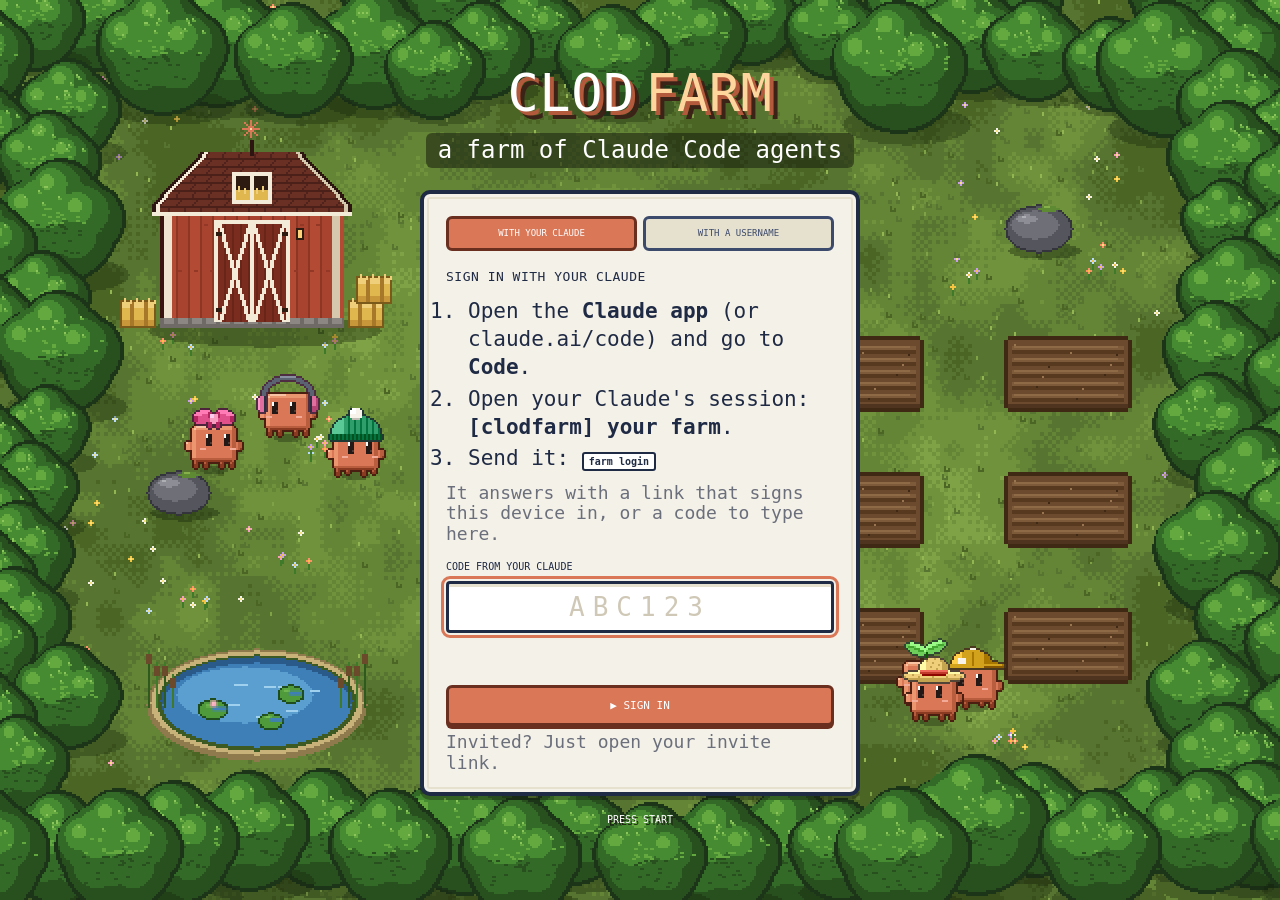
==== commit 9e48a67e: "Per-seat usage limits and usage telemetry - Each seat (Claude account) can have its own five_hour_ce" ====
--- a/clodfarm/ui/index.html
+++ b/clodfarm/ui/index.html
@@ -56,6 +56,7 @@
     <div class="dock-group" id="grp-farm" data-cap="THE FARM">
       <button type="button" class="tool" data-act="roster" id="roster-tool" data-tip="Every Claude" data-desc="Find any Claude: who's busy, resting, and their usage" data-key="R" aria-label="Every Claude (R)"><img alt="" data-icon="roster"><span class="lbl" data-short="ALL">EVERYONE</span></button>
       <a class="tool" href="tasks" id="tasks-tool" data-tip="Tasks and schedules" data-desc="Every sub-agent job, running or done, and what's scheduled" data-key="J" aria-label="Tasks and schedules (J)"><img alt="" data-icon="tasks"><span class="lbl">TASKS</span></a>
+      <a class="tool" href="usage" id="usage-tool" data-tip="Usage and limits" data-desc="Each Claude account's 5-hour and weekly usage over time, and its own limits" data-key="U" aria-label="Usage and limits (U)"><img alt="" data-icon="chart"><span class="lbl">USAGE</span></a>
       <a class="tool" href="whiteboard" id="board-tool" data-tip="Whiteboards" data-desc="Draw and write with your Claude; everyone sees every board" data-key="W" aria-label="Whiteboards (W)"><img alt="" data-icon="board"><span class="lbl" data-short="DRAW">BOARD</span></a>
       <a class="tool" href="dashboards" id="dash-tool" data-tip="Dashboards and stats" data-desc="Charts your Claudes keep, and the farm's numbers" data-key="D" aria-label="Dashboards and stats (D)" hidden><img alt="" data-icon="chart"><span class="lbl">STATS</span></a>
     </div>
--- a/clodfarm/ui/style.css
+++ b/clodfarm/ui/style.css
@@ -123,7 +123,9 @@
 .form-error { color: #b3261e; min-height: 1.2em; margin: 0 0 8px; }
 
 /* ---------------------------------------------------------------- title screen */
-.screen { position: fixed; inset: 0; display: grid; place-items: center; padding: 16px; }
+/* it scrolls when its card is taller than the window (an invite's agent form on a phone); `safe` keeps the card's top
+   reachable instead of centring it off the top edge */
+.screen { position: fixed; inset: 0; display: grid; place-items: safe center; padding: 16px; overflow-y: auto; }
 .title-card { width: min(440px, 100%); text-align: center; }
 .logo {
   font-size: clamp(30px, 9vw, 52px); line-height: 1.1; margin: 0 0 10px; color: #fff;
